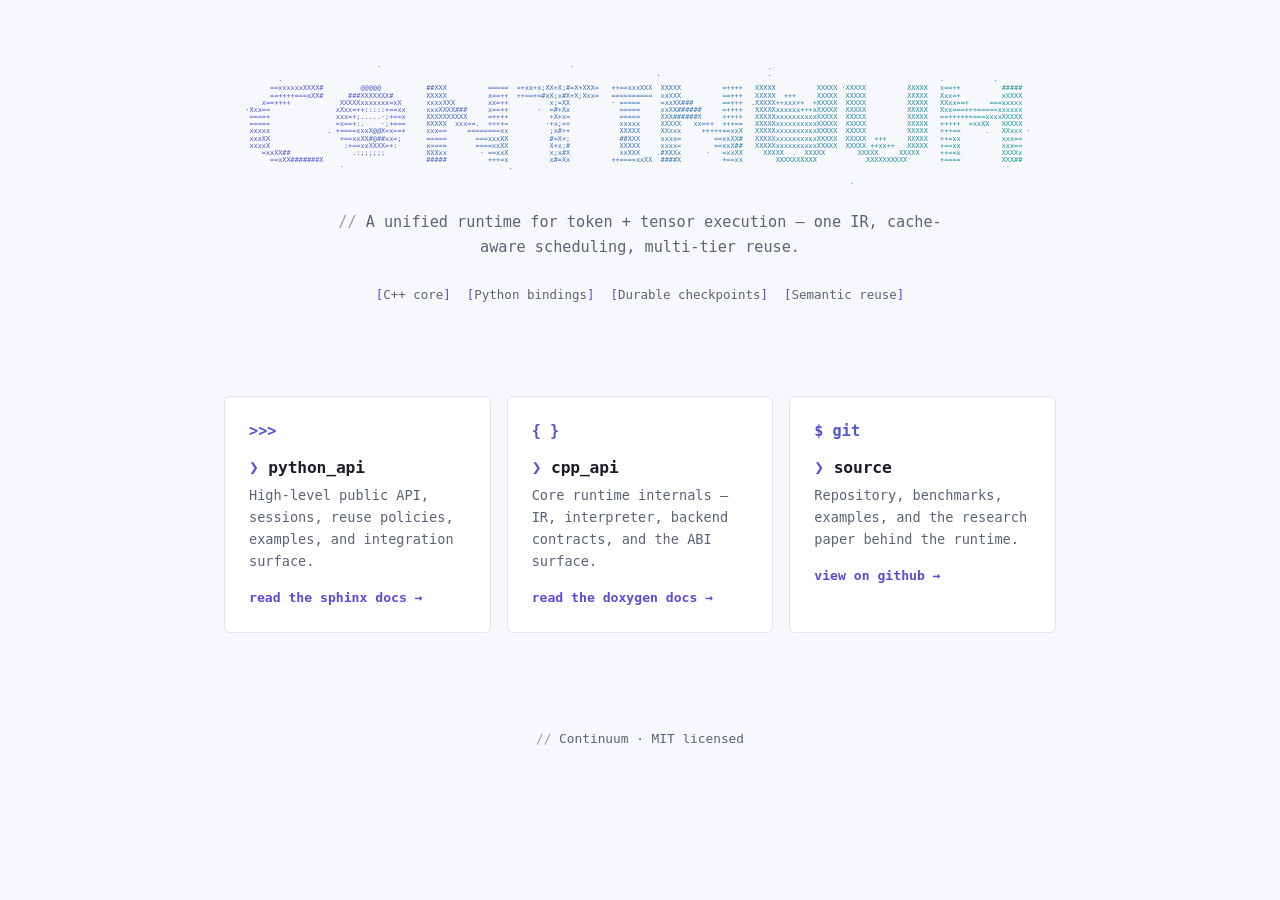
==== web/index.html @ a43a6e3b "refactor(repo): restructure docs/benchmarks/examples, drop dead code, add standards tooling Structur" ====
<!doctype html>
<html lang="en">
<head>
  <meta charset="utf-8" />
  <meta name="viewport" content="width=device-width, initial-scale=1" />
  <title>Continuum — Docs</title>
  <style>
    :root {
      --bg: #0b0d12;
      --panel: #12151d;
      --panel-hover: #171b26;
      --border: #232838;
      --text: #e7eaf2;
      --muted: #9aa3b5;
      --accent: #7c6cff;
      --accent2: #4ecdc4;
    }
    * { box-sizing: border-box; margin: 0; }
    :root { --mono: ui-monospace, "SF Mono", Menlo, Consolas, monospace; }
    body {
      font-family: var(--mono);
      background: var(--bg);
      color: var(--text);
      min-height: 100vh;
      display: flex;
      flex-direction: column;
      align-items: center;
      line-height: 1.6;
    }
    main { max-width: 880px; width: 100%; padding: 0 1.5rem 4rem; }
    .hero { padding: 4rem 0 3rem; text-align: center; }
    .hero h1 {
      position: absolute;
      width: 1px; height: 1px;
      overflow: hidden;
      clip-path: inset(50%);
    }
    #ascii {
      display: inline-block;
      font-family: var(--mono);
      font-size: calc(min(100vw - 3rem, 820px) / 120);
      line-height: 1.05;
      white-space: pre;
      text-align: left;
      user-select: none;
      background: linear-gradient(120deg, var(--accent), var(--accent2));
      -webkit-background-clip: text;
      background-clip: text;
      color: transparent;
    }
    .hero p.tag {
      margin-top: 1.2rem;
      font-size: 0.95rem;
      color: var(--muted);
      max-width: 40rem;
      margin-left: auto;
      margin-right: auto;
    }
    .hero p.tag::before { content: "// "; opacity: 0.6; }
    .badges { margin-top: 1.5rem; display: flex; gap: 0.6rem; justify-content: center; flex-wrap: wrap; }
    .badge {
      font-size: 0.78rem;
      color: var(--muted);
      padding: 0.15rem 0.2rem;
      background: transparent;
      border: none;
    }
    .badge::before { content: "["; color: var(--accent); }
    .badge::after { content: "]"; color: var(--accent); }
    .grid { display: grid; grid-template-columns: repeat(auto-fit, minmax(260px, 1fr)); gap: 1rem; margin-top: 2.5rem; }
    .card {
      display: block;
      position: relative;
      background: var(--panel);
      border: 1px solid var(--border);
      border-radius: 6px;
      padding: 1.4rem 1.5rem;
      text-decoration: none;
      color: var(--text);
      transition: transform 0.15s ease, border-color 0.15s ease, background 0.15s ease;
    }
    .card:hover { transform: translateY(-3px); border-color: var(--accent); background: var(--panel-hover); }
    .card .icon {
      font-size: 0.95rem;
      color: var(--accent2);
      background: linear-gradient(120deg, var(--accent), var(--accent2));
      -webkit-background-clip: text;
      background-clip: text;
      color: transparent;
      font-weight: 700;
    }
    .card h2 { font-size: 1.02rem; margin: 0.7rem 0 0.3rem; font-weight: 700; letter-spacing: -0.01em; }
    .card h2::before { content: "❯ "; color: var(--accent); }
    .card p { color: var(--muted); font-size: 0.85rem; }
    .card .go { display: inline-block; margin-top: 0.9rem; font-size: 0.82rem; color: var(--accent); font-weight: 600; }
    .card:hover .go::after { content: "_"; animation: blink 1s steps(1) infinite; }
    @keyframes blink { 50% { opacity: 0; } }
    footer { padding: 2rem; color: var(--muted); font-size: 0.8rem; }
    footer::before { content: "// "; opacity: 0.6; }
    footer a { color: var(--muted); }
    @media (prefers-color-scheme: light) {
      :root {
        --bg: #f7f8fb; --panel: #ffffff; --panel-hover: #f2f3f9;
        --border: #e3e6ef; --text: #1a1d27; --muted: #5b6376;
        --accent: #5b4bdb; --accent2: #0f9b8e;
      }
    }
  </style>
</head>
<body>
  <main>
    <div class="hero">
      <h1>Continuum</h1>
      <pre id="ascii" aria-hidden="true"></pre>
      <p class="tag">A unified runtime for token + tensor execution — one IR, cache-aware scheduling, multi-tier reuse.</p>
      <div class="badges">
        <span class="badge">C++ core</span>
        <span class="badge">Python bindings</span>
        <span class="badge">Durable checkpoints</span>
        <span class="badge">Semantic reuse</span>
      </div>
    </div>
    <div class="grid">
      <a class="card" href="./python/">
        <div class="icon">&gt;&gt;&gt;</div>
        <h2>python_api</h2>
        <p>High-level public API, sessions, reuse policies, examples, and integration surface.</p>
        <span class="go">read the sphinx docs →</span>
      </a>
      <a class="card" href="./cpp/">
        <div class="icon">{ }</div>
        <h2>cpp_api</h2>
        <p>Core runtime internals — IR, interpreter, backend contracts, and the ABI surface.</p>
        <span class="go">read the doxygen docs →</span>
      </a>
      <a class="card" href="https://github.com/rithulkamesh/continuum">
        <div class="icon">$ git</div>
        <h2>source</h2>
        <p>Repository, benchmarks, examples, and the research paper behind the runtime.</p>
        <span class="go">view on github →</span>
      </a>
    </div>
  </main>
  <footer>Continuum · MIT licensed</footer>
  <script>
    (() => {
      const el = document.getElementById("ascii");
      const W = 200, H = 17;
      const RAMP = " .·:;+=xX#@";

      // 8-row pixel font for the letters of CONTINUUM; nearest-neighbor
      // sampled onto the grid, so edges stay crisp at any size.
      const GLYPHS = {
        C: ["  #####", " ###   ", "##     ", "##     ", "##     ", "##     ", " ###   ", "  #####"],
        O: ["  ####  ", " ###### ", "###  ###", "##    ##", "##    ##", "###  ###", " ###### ", "  ####  "],
        N: ["##    ##", "###   ##", "####  ##", "## ## ##", "##  ####", "##   ###", "##    ##", "##    ##"],
        T: ["########", "   ##   ", "   ##   ", "   ##   ", "   ##   ", "   ##   ", "   ##   ", "   ##   "],
        I: ["####", " ## ", " ## ", " ## ", " ## ", " ## ", " ## ", "####"],
        U: ["##    ##", "##    ##", "##    ##", "##    ##", "##    ##", "##    ##", " ##  ## ", "  ####  "],
        M: ["##    ##", "###  ###", "########", "## ## ##", "##    ##", "##    ##", "##    ##", "##    ##"],
      };
      // stitch the word into one bitmap with 1-col gaps, remembering which
      // letter owns each bitmap column so letters can get their own effects
      const WORD = "CONTINUUM";
      const rows = Array.from({ length: 8 }, () => "");
      const colOwner = [], starts = [];
      for (let i = 0; i < WORD.length; i++) {
        const g = GLYPHS[WORD[i]];
        starts.push(rows[0].length);
        for (let r = 0; r < 8; r++) rows[r] += g[r] + " ";
        for (let c = 0; c < g[0].length; c++) colOwner.push(i);
        colOwner.push(-1);
      }
      const BW = rows[0].length, BH = 8;
      // letter box inside the grid, sized so pixels render square-ish
      const TW = W - 10;
      const TH = Math.round(TW * 0.6 / 1.05 / (BW / BH));
      const X0 = (W - TW) >> 1, Y0 = (H - TH) >> 1;
      // cell: 0 background, 1 glyph pixel, 2 cavity inside a U (holds liquid)
      const cell = new Uint8Array(W * H);
      const owner = new Int8Array(W * H).fill(-1);
      for (let y = 0; y < TH; y++)
        for (let x = 0; x < TW; x++) {
          const bx = (x / TW * BW) | 0, by = (y / TH * BH) | 0;
          const o = colOwner[bx], gi = (Y0 + y) * W + X0 + x;
          owner[gi] = o;
          if (rows[by][bx] === "#") cell[gi] = 1;
          else if (o >= 0 && WORD[o] === "U") {
            const bl = bx - starts[o];
            if (bl >= 2 && bl <= 5 && by < 6) cell[gi] = 2;
          }
        }
      // the O's box in grid coordinates — the donut spins in here
      const oIdx = 1;
      const OX = X0 + Math.round(starts[oIdx] * TW / BW);
      const OW = Math.round(8 * TW / BW), OH = TH, OY = Y0;

      const hash = (x, y) => {
        const s = Math.sin(x * 127.1 + y * 311.7) * 43758.5453;
        return s - Math.floor(s);
      };

      // the classic spinning torus, z-buffered into a small char box
      const dbuf = new Int8Array(OW * OH), dz = new Float32Array(OW * OH);
      function donut(t) {
        dbuf.fill(-1); dz.fill(0);
        const A = t * 1.1, B = t * 0.55;
        const cA = Math.cos(A), sA = Math.sin(A), cB = Math.cos(B), sB = Math.sin(B);
        const R1 = 1, R2 = 2, K2 = 5, K1 = OW * K2 * 3 / (8 * (R1 + R2));
        for (let th = 0; th < 6.28; th += 0.25) {
          const ct = Math.cos(th), st = Math.sin(th);
          for (let ph = 0; ph < 6.28; ph += 0.07) {
            const cp = Math.cos(ph), sp = Math.sin(ph);
            const ox = R2 + R1 * ct, oy = R1 * st;
            const x = ox * (cB * cp + sA * sB * sp) - oy * cA * sB;
            const y = ox * (sB * cp - sA * cB * sp) + oy * cA * cB;
            const ooz = 1 / (K2 + cA * ox * sp + oy * sA);
            const xp = (OW / 2 + K1 * ooz * x) | 0;
            const yp = (OH / 2 - K1 * ooz * y * 0.55) | 0;
            if (xp < 0 || xp >= OW || yp < 0 || yp >= OH || ooz <= dz[yp * OW + xp]) continue;
            const L = cp * ct * sB - cA * ct * sp - sA * st + cB * (cA * st - ct * sA * sp);
            dz[yp * OW + xp] = ooz;
            dbuf[yp * OW + xp] = Math.max(1, Math.min(10, 2 + L * 6 | 0));
          }
        }
      }

      function frame(t) {
        donut(t);
        let out = "";
        for (let y = 0; y < H; y++) {
          for (let x = 0; x < W; x++) {
            const gi = y * W + x;
            const o = owner[gi], c = cell[gi];
            const L = o >= 0 ? WORD[o] : "";
            let idx = 0;
            if (L === "O" && x >= OX && x < OX + OW && y >= OY && y < OY + OH) {
              const d = dbuf[(y - OY) * OW + (x - OX)];
              if (d >= 0) idx = d;
            } else if (c === 1 && L === "T") {
              // digital rain streaming down the T
              const f = (y * 0.13 - t * 1.6 + hash(x, 7) * 3) % 1;
              idx = 4 + ((1 - (f < 0 ? f + 1 : f)) * 6 | 0);
            } else if (L === "U" && c) {
              const phase = o === 6 ? 0 : Math.PI; // the two Us slosh in antiphase
              const bottom = Y0 + TH * 0.72;
              const fill = (0.5 + 0.45 * Math.sin(t * 1.4 + phase)) * (bottom - Y0 - 1);
              const surf = bottom - fill + 0.9 * Math.sin(x * 0.7 + t * 3.2 + phase);
              if (c === 1) idx = 8; // the cup itself
              else if (y > surf) idx = y - surf < 1.2 ? 5 : 7; // liquid, lighter at the surface
            } else if (c === 1) {
              // plasma shimmer for the remaining letters
              const w = 0.5 + 0.35 * Math.sin(x * 0.22 - t * 2.2 + Math.sin(y * 0.6 + t * 1.3) * 1.6)
                            + 0.15 * Math.sin((x + y) * 0.35 + t * 3.1);
              idx = 5 + Math.max(0, Math.min(4, (w * 5) | 0));
            } else {
              // sparse drifting starfield around the letters
              const n = hash(x, y + ((t * 1.5) | 0));
              if (n > 0.985) idx = 1 + (hash(y, x) * 2) | 0;
            }
            idx = Math.max(0, Math.min(10, idx));
            out += RAMP[idx];
          }
          out += "\n";
        }
        el.textContent = out;
      }

      if (matchMedia("(prefers-reduced-motion: reduce)").matches) {
        frame(0);
        return;
      }
      let start;
      (function loop(ts) {
        start ??= ts;
        frame((ts - start) / 1000);
        requestAnimationFrame(loop);
      })(performance.now());
    })();
  </script>
</body>
</html>
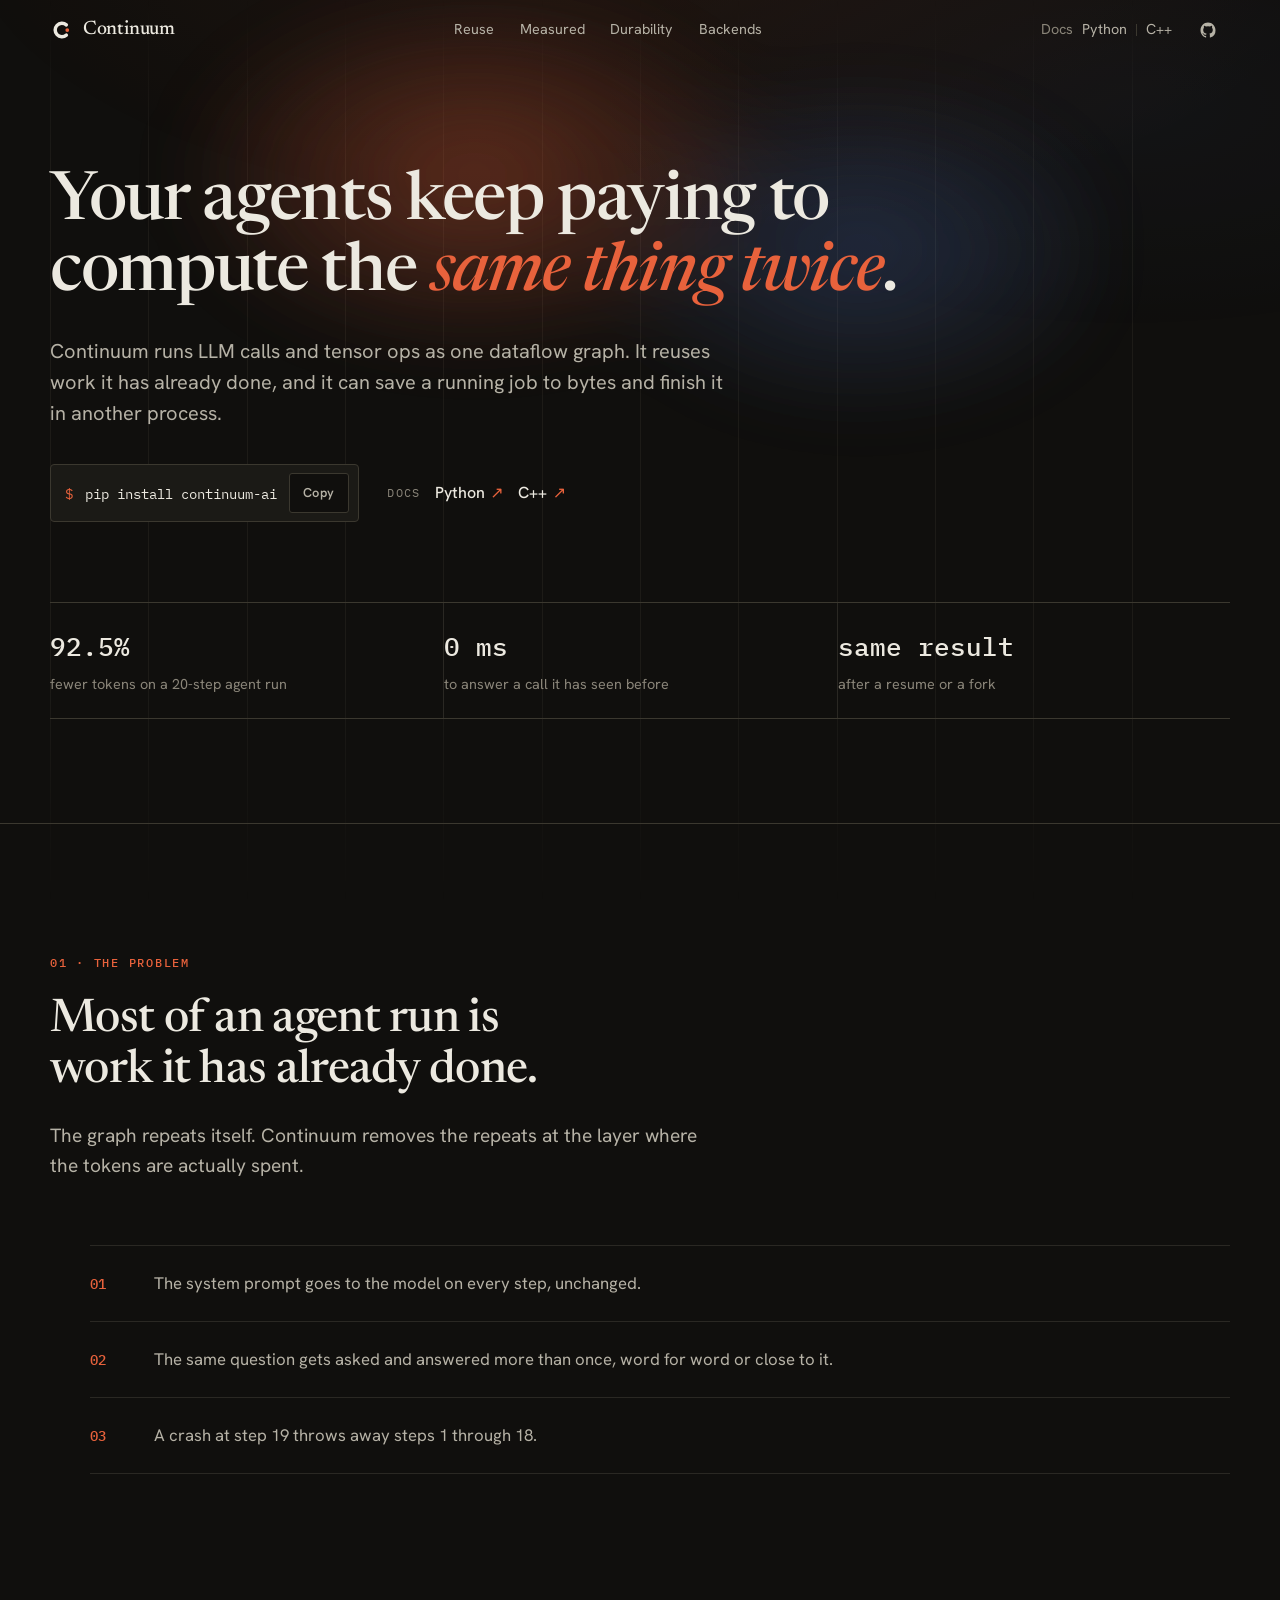
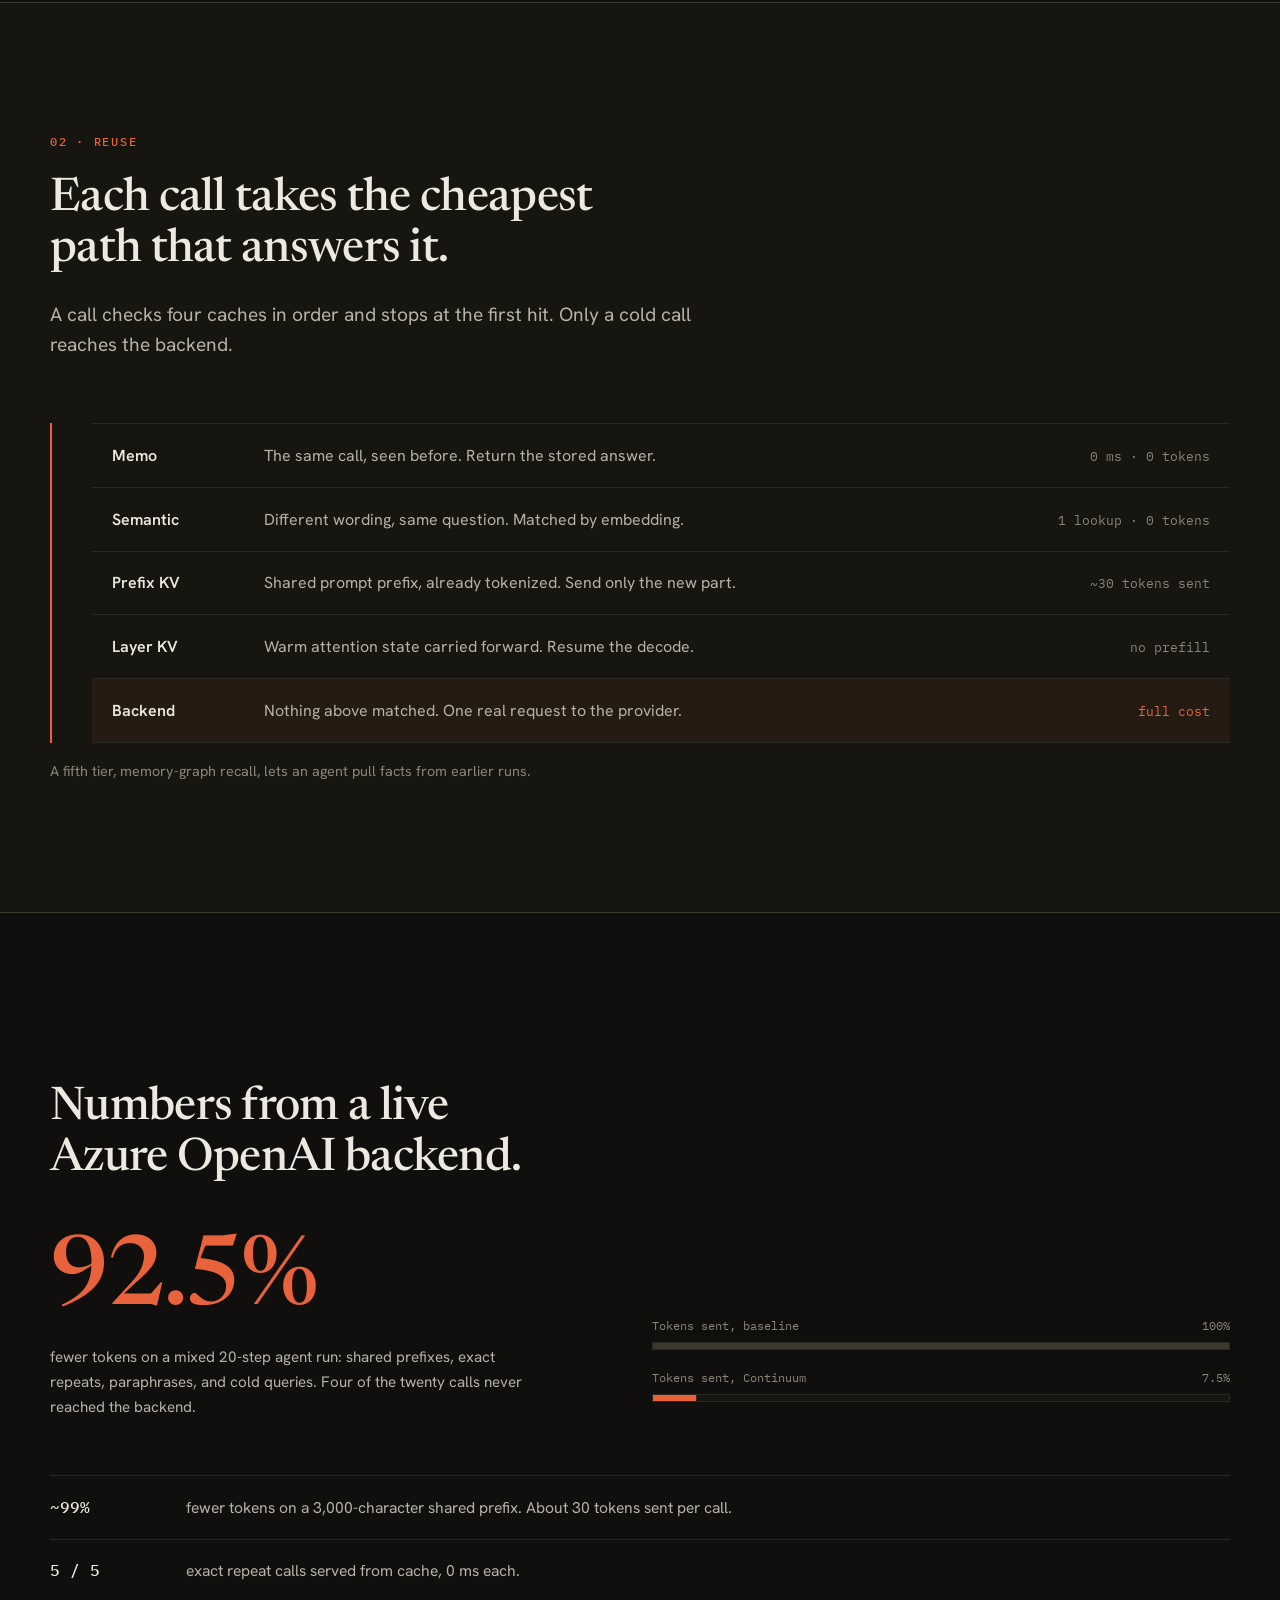
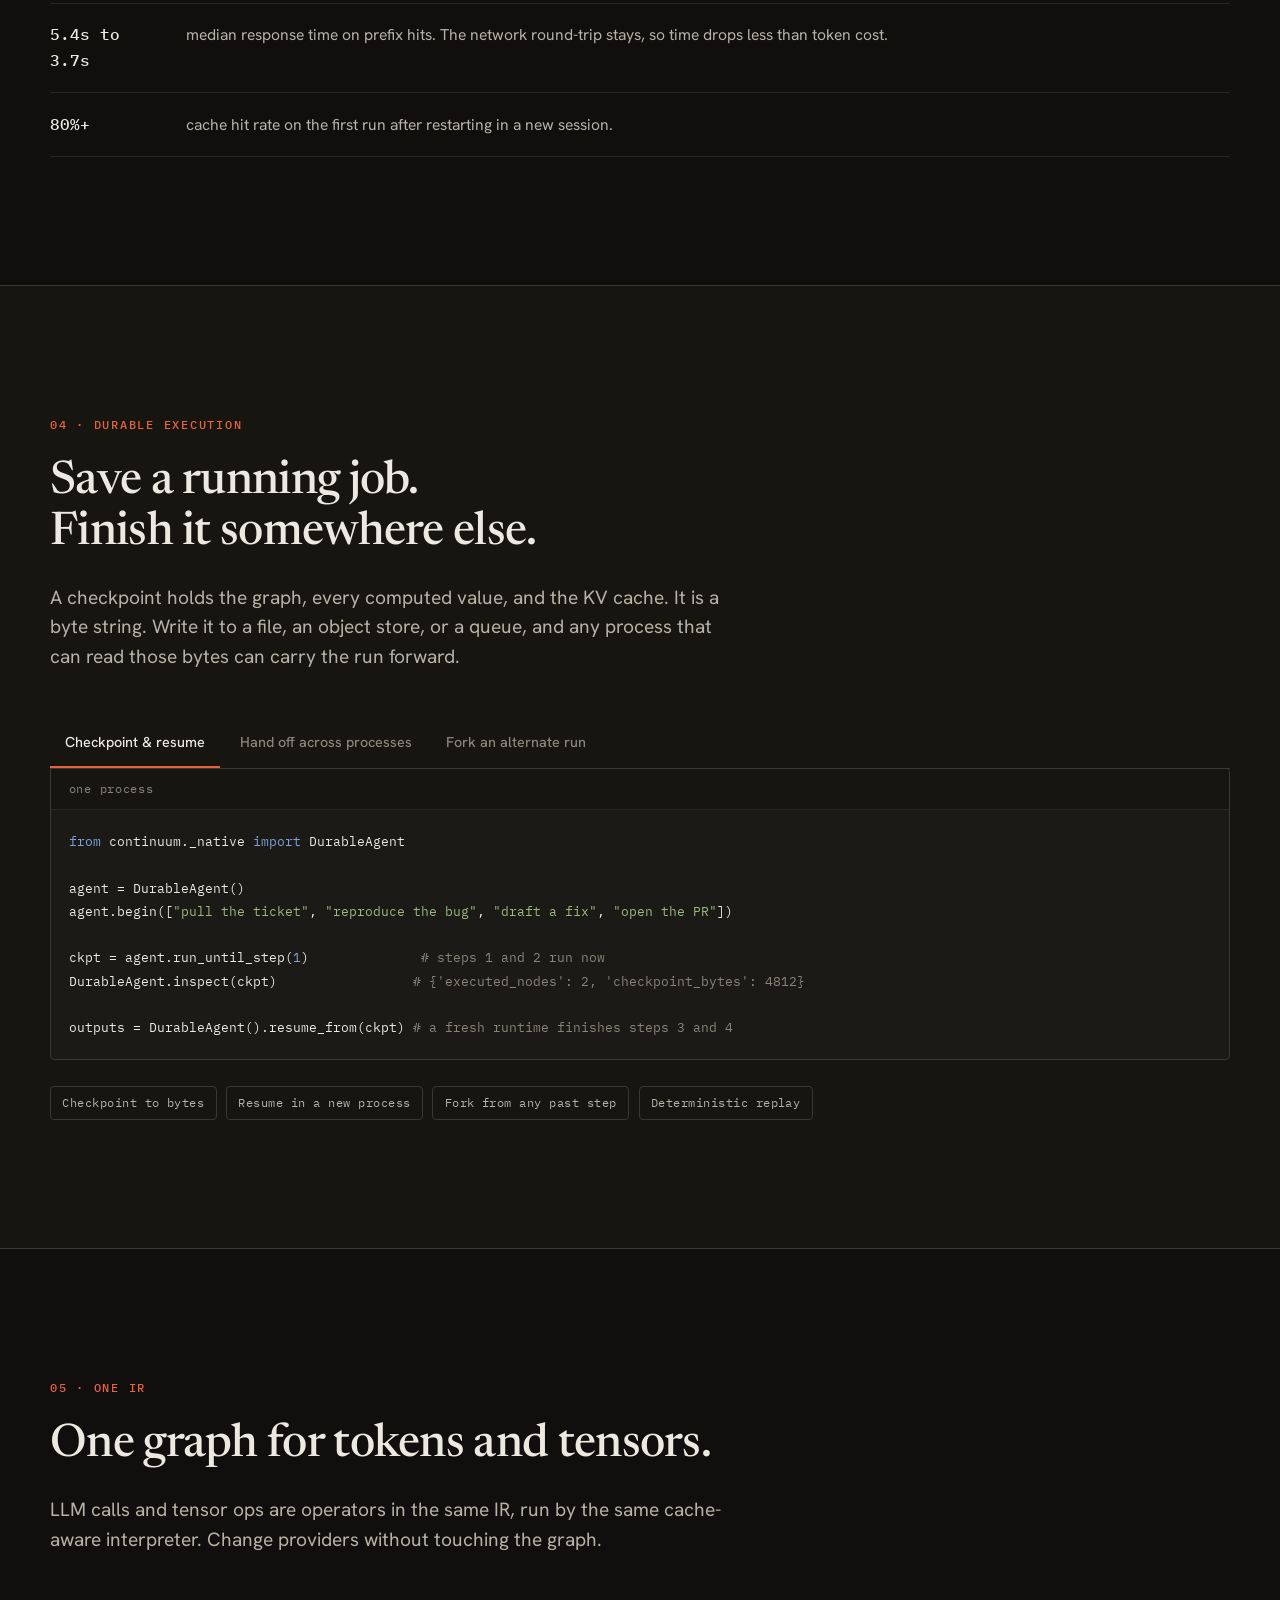
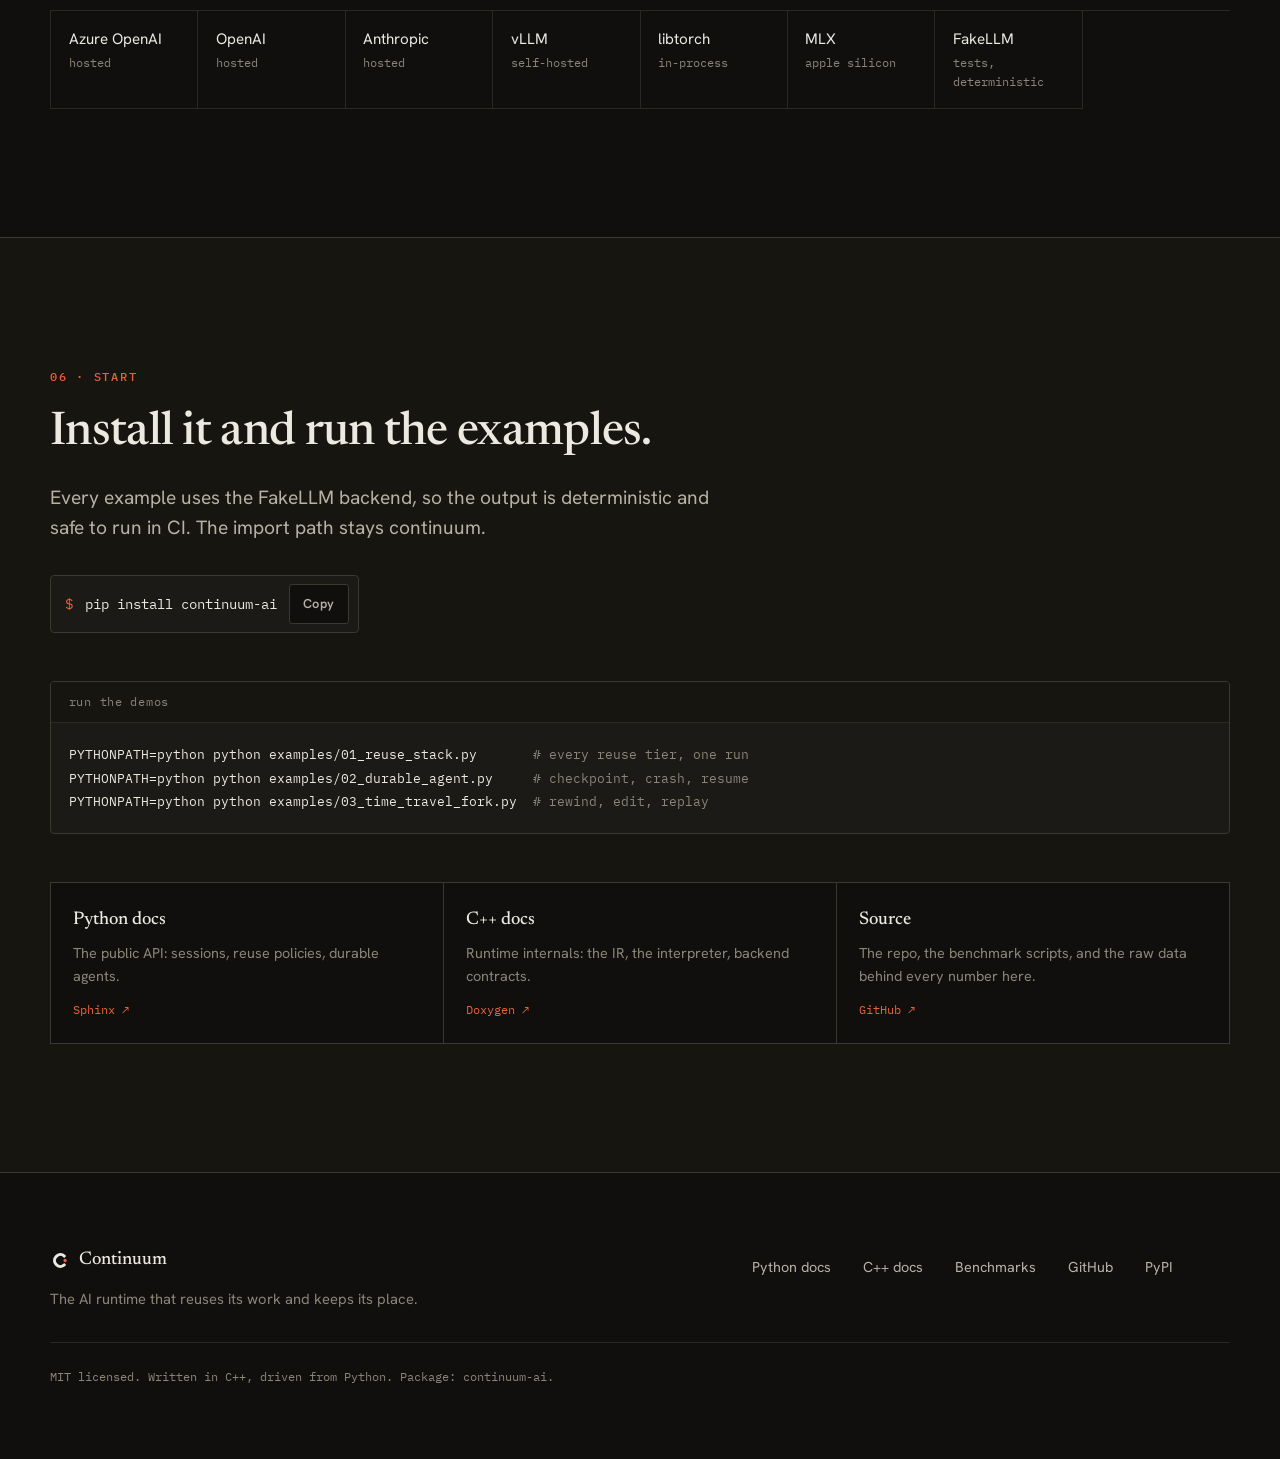
==== commit fa8ace93: "web: rebuild the landing page with a dark design system Replace the ASCII-art docs lander with a ful" ====
--- a/web/index.html
+++ b/web/index.html
@@ -3,279 +3,1089 @@
 <head>
   <meta charset="utf-8" />
   <meta name="viewport" content="width=device-width, initial-scale=1" />
-  <title>Continuum — Docs</title>
+  <title>Continuum, a C++ runtime that reuses its work</title>
+  <meta name="description" content="Continuum runs LLM calls and tensor ops as one dataflow graph. It reuses work it has already done, and it can save a running job to bytes and finish it in another process." />
+  <meta name="color-scheme" content="dark" />
+  <meta name="theme-color" content="#100f0d" />
+  <meta property="og:title" content="Continuum" />
+  <meta property="og:description" content="A C++ runtime for LLM and tensor workloads. Reuses repeated work; checkpoints a running job to bytes." />
+  <meta property="og:type" content="website" />
+  <link rel="icon" href="data:image/svg+xml,%3Csvg%20xmlns=%22http://www.w3.org/2000/svg%22%20viewBox=%220%200%2032%2032%22%20fill=%22none%22%3E%3Cpath%20d=%22M21.8%2022.8A9%209%200%201%201%2021.8%209.2%22%20stroke=%22%23e8623c%22%20stroke-width=%224.6%22%20stroke-linecap=%22round%22/%3E%3Ccircle%20cx=%2223%22%20cy=%2216%22%20r=%222.5%22%20fill=%22%23e8623c%22/%3E%3C/svg%3E" />
+
+  <link rel="preconnect" href="https://fonts.googleapis.com" />
+  <link rel="preconnect" href="https://fonts.gstatic.com" crossorigin />
+  <link href="https://fonts.googleapis.com/css2?family=Newsreader:ital,opsz,wght@0,6..72,400;0,6..72,500;1,6..72,500&family=Hanken+Grotesk:wght@400;500;600&family=IBM+Plex+Mono:wght@400;500&display=swap" rel="stylesheet" />
+
   <style>
+    /* =========================================================
+       Continuum landing page
+       Dark engineering instrument: warm near-black ground,
+       one rust accent, a visible 12-column grid, serif
+       statements, mono for data, one slow breathing glow.
+       ========================================================= */
     :root {
-      --bg: #0b0d12;
-      --panel: #12151d;
-      --panel-hover: #171b26;
-      --border: #232838;
-      --text: #e7eaf2;
-      --muted: #9aa3b5;
-      --accent: #7c6cff;
-      --accent2: #4ecdc4;
-    }
-    * { box-sizing: border-box; margin: 0; }
-    :root { --mono: ui-monospace, "SF Mono", Menlo, Consolas, monospace; }
+      --bg:         #100f0d;
+      --bg-2:       #17150f;
+      --surface:    #1b1a16;
+      --ink:        #ece9e0;
+      --ink-2:      #b6b2a6;
+      --ink-3:      #8a8579;
+      --rule:       #2a2823;
+      --rule-2:     #3b382f;
+      --accent:     #e8623c;
+      --accent-dim: #c14a2a;
+      --focus:      #6f9bff;
+
+      --serif: "Newsreader", Georgia, "Times New Roman", serif;
+      --sans:  "Hanken Grotesk", ui-sans-serif, system-ui, sans-serif;
+      --mono:  "IBM Plex Mono", ui-monospace, "SF Mono", Menlo, Consolas, monospace;
+
+      --maxw: 1180px;
+      --gutter: clamp(1.25rem, 4vw, 3rem);
+      --colgap: 1.5rem;
+      --nav-h: 60px;
+
+      /* code token colours */
+      --c-cm: #8a8579;
+      --c-st: #9bbb7a;
+      --c-kw: #7ea2dd;
+    }
+
+    *, *::before, *::after { box-sizing: border-box; }
+    * { margin: 0; }
+
+    html {
+      -webkit-text-size-adjust: 100%;
+      scroll-behavior: smooth;
+      scroll-padding-top: calc(var(--nav-h) + 28px);
+    }
+    @media (prefers-reduced-motion: reduce) { html { scroll-behavior: auto; } }
+
     body {
+      font-family: var(--sans);
+      font-size: 1rem;
+      line-height: 1.62;
+      color: var(--ink-2);
+      background-color: var(--bg);
+      -webkit-font-smoothing: antialiased;
+      text-rendering: optimizeLegibility;
+      overflow-x: hidden;
+    }
+
+    /* a slow, low-contrast glow so the page reads as alive, not static */
+    body::after {
+      content: "";
+      position: fixed;
+      inset: 0;
+      z-index: 0;
+      pointer-events: none;
+      background:
+        radial-gradient(90% 55% at 50% -8%, rgba(232, 98, 60, 0.10), transparent 62%),
+        radial-gradient(70% 45% at 88% 12%, rgba(111, 155, 255, 0.05), transparent 60%);
+      opacity: 0.75;
+    }
+
+    /* the visible 12-column grid, drawn once, fixed */
+    .grid-rules {
+      position: fixed;
+      inset: 0;
+      z-index: 0;
+      margin-inline: auto;
+      width: min(var(--maxw), calc(100% - (2 * var(--gutter))));
+      pointer-events: none;
+      background-image: repeating-linear-gradient(
+        90deg, var(--rule) 0 1px, transparent 1px calc(100% / 12)
+      );
+      opacity: 0.5;
+      -webkit-mask-image: linear-gradient(180deg, transparent 0, #000 160px, #000 calc(100% - 220px), transparent 100%);
+      mask-image: linear-gradient(180deg, transparent 0, #000 160px, #000 calc(100% - 220px), transparent 100%);
+    }
+    @media (max-width: 1023px) { .grid-rules { display: none; } }
+
+    a { color: inherit; text-decoration: none; }
+    a, button { -webkit-tap-highlight-color: transparent; }
+    button { touch-action: manipulation; font: inherit; color: inherit; }
+    svg { display: block; }
+    ::selection { background: rgba(232, 98, 60, 0.24); }
+
+    :focus-visible {
+      outline: 2px solid var(--focus);
+      outline-offset: 3px;
+      border-radius: 2px;
+    }
+
+    .sr-only {
+      position: absolute; width: 1px; height: 1px;
+      padding: 0; margin: -1px; overflow: hidden;
+      clip: rect(0 0 0 0); white-space: nowrap; border: 0;
+    }
+    .skip {
+      position: fixed; top: 10px; left: 10px; z-index: 200;
+      transform: translateY(-160%);
+      background: var(--ink); color: var(--bg);
+      padding: 10px 14px; font-family: var(--mono); font-size: 0.8rem;
+      transition: transform 0.18s ease;
+    }
+    .skip:focus { transform: none; }
+
+    /* --- layout primitives --- */
+    .shell {
+      width: min(var(--maxw), calc(100% - (2 * var(--gutter))));
+      margin-inline: auto;
+      display: grid;
+      grid-template-columns: repeat(12, 1fr);
+      column-gap: var(--colgap);
+    }
+    .band {
+      position: relative;
+      z-index: 1;
+      padding-block: clamp(4.5rem, 10vw, 8rem);
+      border-top: 1px solid var(--rule-2);
+    }
+    .band.alt { background: var(--bg-2); }
+
+    .kicker {
+      grid-column: 1 / -1;
       font-family: var(--mono);
+      font-size: 0.78rem;
+      font-weight: 500;
+      letter-spacing: 0.14em;
+      text-transform: uppercase;
+      color: var(--accent);
+      margin-bottom: 1.4rem;
+    }
+    .statement {
+      grid-column: 1 / 9;
+      font-family: var(--serif);
+      font-weight: 500;
+      font-size: clamp(1.8rem, 1.3rem + 2vw, 2.9rem);
+      line-height: 1.1;
+      letter-spacing: -0.015em;
+      color: var(--ink);
+      text-wrap: balance;
+    }
+    .lede {
+      grid-column: 1 / 8;
+      margin-top: 1.5rem;
+      font-size: clamp(1.05rem, 1rem + 0.4vw, 1.2rem);
+      line-height: 1.55;
+      color: var(--ink-2);
+      text-wrap: pretty;
+    }
+    @media (max-width: 767px) {
+      .statement, .lede { grid-column: 1 / -1; }
+    }
+
+    /* --- reveal on scroll (opacity + transform only) --- */
+    .reveal { opacity: 0; transform: translateY(14px); }
+    .reveal.in {
+      opacity: 1; transform: none;
+      transition: opacity 0.6s ease, transform 0.6s ease;
+    }
+    @media (prefers-reduced-motion: reduce) {
+      .reveal, .reveal.in { opacity: 1; transform: none; transition: none; }
+    }
+
+    /* ============ header ============ */
+    .nav {
+      position: fixed;
+      inset: 0 0 auto 0;
+      z-index: 100;
+      height: var(--nav-h);
+      display: flex;
+      align-items: center;
+      transition: background-color 0.25s ease, box-shadow 0.25s ease;
+    }
+    .nav[data-scrolled="true"] {
+      background: rgba(16, 15, 13, 0.82);
+      box-shadow: 0 1px 0 var(--rule-2);
+      -webkit-backdrop-filter: saturate(1.3) blur(8px);
+      backdrop-filter: saturate(1.3) blur(8px);
+    }
+    .nav-inner {
+      width: min(var(--maxw), calc(100% - (2 * var(--gutter))));
+      margin-inline: auto;
+      display: flex;
+      align-items: center;
+      justify-content: space-between;
+      gap: 1rem;
+    }
+    .wordmark {
+      display: inline-flex;
+      align-items: center;
+      gap: 0.55rem;
+      font-family: var(--serif);
+      font-size: 1.22rem;
+      font-weight: 500;
+      letter-spacing: -0.01em;
+      color: var(--ink);
+    }
+    .wordmark svg { width: 24px; height: 24px; color: var(--ink); }
+    .nav-links { display: flex; align-items: center; gap: 1.6rem; }
+    .nav-links a {
+      display: inline-flex;
+      align-items: center;
+      min-height: 44px;
+      font-size: 0.9rem;
+      color: var(--ink-2);
+      transition: color 0.16s ease;
+    }
+    .nav-links a:hover { color: var(--ink); }
+    .nav-right { display: flex; align-items: center; gap: 0.9rem; }
+    .nav-docs {
+      display: flex;
+      align-items: center;
+      gap: 0.55rem;
+      font-size: 0.9rem;
+      color: var(--ink-3);
+    }
+    .nav-docs a {
+      display: inline-flex; align-items: center; min-height: 44px;
+      color: var(--ink-2); transition: color 0.16s ease;
+    }
+    .nav-docs a:hover { color: var(--ink); }
+    .nav-docs .sep { width: 1px; height: 12px; background: var(--rule-2); }
+    .nav-right .gh {
+      display: inline-flex; align-items: center; justify-content: center;
+      width: 44px; height: 44px; color: var(--ink-2);
+      transition: color 0.16s ease;
+    }
+    .nav-right .gh:hover { color: var(--ink); }
+    @media (max-width: 767px) {
+      .nav-links { display: none; }
+      .nav-docs .label { display: none; }
+    }
+
+    /* ============ hero ============ */
+    .hero {
+      position: relative;
+      z-index: 1;
+      padding-top: calc(var(--nav-h) + clamp(3rem, 12vh, 7rem));
+      padding-bottom: clamp(3.5rem, 9vw, 6.5rem);
+    }
+    .hero-aura {
+      position: absolute;
+      left: 50%;
+      top: -6%;
+      width: min(920px, 92vw);
+      aspect-ratio: 1 / 0.58;
+      transform: translateX(-50%);
+      z-index: -1;
+      pointer-events: none;
+      background:
+        radial-gradient(48% 50% at 32% 42%, rgba(232, 98, 60, 0.22), transparent 70%),
+        radial-gradient(42% 46% at 74% 56%, rgba(111, 155, 255, 0.12), transparent 72%);
+      filter: blur(34px);
+    }
+    @media (prefers-reduced-motion: no-preference) {
+      .hero-aura   { animation: breathe 11s ease-in-out infinite; }
+      .hero-aura.b { animation: breathe 17s ease-in-out -5s infinite; opacity: 0.8; }
+      body::after  { animation: glow 16s ease-in-out infinite; }
+    }
+    @keyframes breathe {
+      0%, 100% { opacity: 0.72; transform: translateX(-50%) scale(1); }
+      50%      { opacity: 1;    transform: translateX(-50%) scale(1.06); }
+    }
+    @keyframes glow {
+      0%, 100% { opacity: 0.6; }
+      50%      { opacity: 0.95; }
+    }
+    .hero h1 {
+      grid-column: 1 / 10;
+      font-family: var(--serif);
+      font-weight: 500;
+      font-size: clamp(2.4rem, 1.6rem + 3.6vw, 4.2rem);
+      line-height: 1.06;
+      letter-spacing: -0.02em;
+      color: var(--ink);
+      text-wrap: balance;
+    }
+    .hero h1 .mark { color: var(--accent); font-style: italic; }
+    .hero p.sub {
+      grid-column: 1 / 8;
+      margin-top: 1.6rem;
+      font-size: clamp(1.05rem, 1rem + 0.45vw, 1.25rem);
+      line-height: 1.55;
+      color: var(--ink-2);
+      text-wrap: pretty;
+    }
+    .hero .actions {
+      grid-column: 1 / -1;
+      margin-top: 2.2rem;
+      display: flex;
+      flex-wrap: wrap;
+      align-items: center;
+      gap: 1rem 1.75rem;
+    }
+    @media (max-width: 767px) {
+      .hero h1, .hero p.sub { grid-column: 1 / -1; }
+    }
+
+    .command {
+      display: inline-flex;
+      flex-wrap: wrap;
+      align-items: center;
+      gap: 0.6rem 0.75rem;
+      max-width: 100%;
+      font-family: var(--mono);
+      font-size: 0.9rem;
+      color: var(--ink);
+      background: var(--surface);
+      border: 1px solid var(--rule-2);
+      border-radius: 4px;
+      padding: 0.5rem 0.6rem 0.5rem 0.85rem;
+    }
+    .command .sigil { color: var(--accent); user-select: none; }
+    .command button {
+      display: inline-flex;
+      align-items: center;
+      min-height: 40px;
+      padding: 0 0.85rem;
+      font-family: var(--sans);
+      font-size: 0.8rem;
+      font-weight: 600;
+      letter-spacing: 0.02em;
+      color: var(--ink-2);
       background: var(--bg);
-      color: var(--text);
-      min-height: 100vh;
+      border: 1px solid var(--rule-2);
+      border-radius: 3px;
+      cursor: pointer;
+      transition: color 0.16s ease, border-color 0.16s ease;
+    }
+    .command button:hover { color: var(--ink); border-color: var(--ink-3); }
+    .command button[data-done="true"] { color: var(--accent); border-color: var(--accent); }
+
+    .docnav { display: inline-flex; align-items: center; gap: 0.5rem 0.9rem; flex-wrap: wrap; }
+    .docnav .lbl { font-family: var(--mono); font-size: 0.76rem; letter-spacing: 0.1em; text-transform: uppercase; color: var(--ink-3); }
+    .textlink {
+      display: inline-flex;
+      align-items: center;
+      gap: 0.35rem;
+      min-height: 44px;
+      font-weight: 500;
+      color: var(--ink);
+    }
+    .textlink .arrow { color: var(--accent); transition: transform 0.16s ease; }
+    .textlink:hover { color: var(--accent); }
+    .textlink:hover .arrow { transform: translate(2px, -2px); }
+    @media (prefers-reduced-motion: reduce) { .textlink:hover .arrow { transform: none; } }
+
+    /* proof strip */
+    .proof {
+      grid-column: 1 / -1;
+      margin-top: clamp(3rem, 7vw, 5rem);
+      display: grid;
+      grid-template-columns: repeat(3, 1fr);
+      border-top: 1px solid var(--rule-2);
+      border-bottom: 1px solid var(--rule-2);
+    }
+    .proof div { padding: 1.4rem 1.5rem 1.4rem 0; border-left: 1px solid var(--rule); }
+    .proof div:first-child { border-left: 0; }
+    .proof dt {
+      font-family: var(--mono);
+      font-size: clamp(1.15rem, 0.9rem + 1vw, 1.6rem);
+      font-weight: 500;
+      font-variant-numeric: tabular-nums;
+      color: var(--ink);
+    }
+    .proof dd { margin-top: 0.35rem; font-size: 0.9rem; color: var(--ink-3); }
+    @media (max-width: 620px) {
+      .proof { grid-template-columns: 1fr; }
+      .proof div { border-left: 0; border-top: 1px solid var(--rule); padding-right: 1.5rem; }
+      .proof div:first-child { border-top: 0; }
+    }
+
+    /* ============ numbered problem list ============ */
+    .points { grid-column: 1 / -1; margin-top: clamp(2.5rem, 5vw, 4rem); }
+    .points li {
+      list-style: none;
+      display: grid;
+      grid-template-columns: 3rem 1fr;
+      gap: 1rem;
+      padding: 1.5rem 0;
+      border-top: 1px solid var(--rule);
+      font-size: 1.05rem;
+      color: var(--ink-2);
+    }
+    .points li:last-child { border-bottom: 1px solid var(--rule); }
+    .points .num {
+      font-family: var(--mono);
+      font-size: 0.85rem;
+      font-weight: 500;
+      color: var(--accent);
+      padding-top: 0.2rem;
+    }
+
+    /* ============ reuse tiers ============ */
+    .tiers {
+      grid-column: 1 / -1;
+      margin-top: clamp(2.5rem, 5vw, 4rem);
+      border-left: 2px solid var(--accent);
+    }
+    .tier {
+      list-style: none;
+      display: grid;
+      grid-template-columns: 8rem 1fr auto;
+      align-items: baseline;
+      gap: 0.5rem 1.5rem;
+      padding: 1.15rem 1.25rem;
+      border-top: 1px solid var(--rule);
+      transition: background-color 0.16s ease;
+    }
+    .tier:last-child { border-bottom: 1px solid var(--rule); }
+    .tier:hover { background: var(--bg-2); }
+    .tier .t-name { font-weight: 600; color: var(--ink); }
+    .tier .t-desc { color: var(--ink-2); }
+    .tier .t-cost {
+      font-family: var(--mono);
+      font-size: 0.82rem;
+      font-variant-numeric: tabular-nums;
+      color: var(--ink-3);
+      white-space: nowrap;
+    }
+    .tier.cold { background: rgba(232, 98, 60, 0.07); }
+    .tier.cold .t-cost { color: var(--accent); }
+    @media (max-width: 719px) {
+      .tier { grid-template-columns: 1fr; gap: 0.3rem; }
+      .tier .t-cost { justify-self: start; }
+    }
+    .tiers-note {
+      grid-column: 1 / -1;
+      margin-top: 1.1rem;
+      font-size: 0.9rem;
+      color: var(--ink-3);
+    }
+
+    /* ============ measured ============ */
+    .bigstat { grid-column: 1 / 6; margin-top: clamp(2rem, 4vw, 3rem); }
+    .bigstat .n {
+      font-family: var(--serif);
+      font-weight: 500;
+      font-size: clamp(3rem, 1.5rem + 7vw, 6rem);
+      line-height: 1;
+      letter-spacing: -0.03em;
+      color: var(--accent);
+      font-variant-numeric: tabular-nums;
+    }
+    .bigstat .c { margin-top: 1rem; font-size: 0.95rem; color: var(--ink-2); text-wrap: pretty; }
+    .bars { grid-column: 7 / -1; margin-top: clamp(2rem, 4vw, 3rem); align-self: end; }
+    .bar-row { margin-bottom: 1.1rem; }
+    .bar-row .lbl {
+      display: flex; justify-content: space-between;
+      font-family: var(--mono); font-size: 0.78rem;
+      font-variant-numeric: tabular-nums; color: var(--ink-3);
+      margin-bottom: 0.4rem;
+    }
+    .bar-track { height: 8px; background: var(--bg-2); border: 1px solid var(--rule); }
+    .bar-fill { height: 100%; transform: scaleX(0); transform-origin: left; transition: transform 1s ease; }
+    .bar-fill.base { background: var(--rule-2); }
+    .bar-fill.cont { background: var(--accent); }
+    @media (prefers-reduced-motion: reduce) { .bar-fill { transition: none; } }
+    @media (max-width: 767px) { .bigstat, .bars { grid-column: 1 / -1; } }
+
+    .results { grid-column: 1 / -1; margin-top: clamp(2.5rem, 5vw, 3.5rem); }
+    .results div {
+      display: grid;
+      grid-template-columns: 7rem 1fr;
+      gap: 1rem 1.5rem;
+      padding: 1.15rem 0;
+      border-top: 1px solid var(--rule);
+    }
+    .results div:last-child { border-bottom: 1px solid var(--rule); }
+    .results dt {
+      font-family: var(--mono);
+      font-weight: 500;
+      font-variant-numeric: tabular-nums;
+      color: var(--ink);
+    }
+    .results dd { color: var(--ink-2); font-size: 0.98rem; text-wrap: pretty; }
+    @media (max-width: 559px) { .results div { grid-template-columns: 1fr; gap: 0.3rem; } }
+
+    /* ============ code + tabs ============ */
+    .tabs { grid-column: 1 / -1; margin-top: clamp(2rem, 4vw, 3rem); }
+    .pills {
+      display: flex;
+      flex-wrap: wrap;
+      gap: 0.25rem;
+      border-bottom: 1px solid var(--rule-2);
+      margin-bottom: -1px;
+    }
+    .pills button {
+      appearance: none;
+      background: transparent;
+      border: 0;
+      border-bottom: 2px solid transparent;
+      padding: 0.7rem 0.95rem;
+      min-height: 44px;
+      font-size: 0.9rem;
+      font-weight: 500;
+      color: var(--ink-3);
+      cursor: pointer;
+      transition: color 0.16s ease, border-color 0.16s ease;
+    }
+    .pills button:hover { color: var(--ink-2); }
+    .pills button[aria-selected="true"] {
+      color: var(--ink);
+      border-bottom-color: var(--accent);
+    }
+    .code {
+      grid-column: 1 / -1;
+      background: var(--surface);
+      border: 1px solid var(--rule-2);
+      border-radius: 0 4px 4px 4px;
+      overflow: hidden;
+    }
+    .code figcaption {
+      font-family: var(--mono);
+      font-size: 0.76rem;
+      letter-spacing: 0.06em;
+      color: var(--ink-3);
+      padding: 0.65rem 1.1rem;
+      border-bottom: 1px solid var(--rule);
+      background: var(--bg-2);
+    }
+    .code pre {
+      margin: 0;
+      padding: 1.25rem 1.1rem;
+      overflow-x: auto;
+      font-family: var(--mono);
+      font-size: 0.83rem;
+      line-height: 1.75;
+      color: var(--ink);
+      -webkit-overflow-scrolling: touch;
+    }
+    .code .cm { color: var(--c-cm); }
+    .code .st { color: var(--c-st); }
+    .code .kw { color: var(--c-kw); }
+    .code + .code { margin-top: 1rem; }
+    .panel-note {
+      margin-top: 0.9rem;
+      font-size: 0.9rem;
+      color: var(--ink-3);
+      max-width: 62ch;
+      text-wrap: pretty;
+    }
+
+    .tags { grid-column: 1 / -1; margin-top: 1.6rem; display: flex; flex-wrap: wrap; gap: 0.6rem; }
+    .tag {
+      font-family: var(--mono);
+      font-size: 0.76rem;
+      letter-spacing: 0.04em;
+      color: var(--ink-2);
+      border: 1px solid var(--rule-2);
+      border-radius: 4px;
+      padding: 0.4rem 0.7rem;
+    }
+
+    /* ============ backends ============ */
+    .backends {
+      grid-column: 1 / -1;
+      margin-top: clamp(2.5rem, 5vw, 3.5rem);
+      display: grid;
+      grid-template-columns: repeat(auto-fill, minmax(9rem, 1fr));
+      border-left: 1px solid var(--rule);
+      border-top: 1px solid var(--rule);
+    }
+    .backends span {
+      padding: 1rem 1.1rem;
+      font-size: 0.95rem;
+      color: var(--ink);
+      border-right: 1px solid var(--rule);
+      border-bottom: 1px solid var(--rule);
+    }
+    .backends span small {
+      display: block;
+      font-family: var(--mono);
+      font-size: 0.72rem;
+      color: var(--ink-3);
+      margin-top: 0.15rem;
+    }
+
+    /* ============ start ============ */
+    .doclinks {
+      grid-column: 1 / -1;
+      margin-top: clamp(2rem, 4vw, 3rem);
+      display: grid;
+      grid-template-columns: repeat(auto-fit, minmax(15rem, 1fr));
+      gap: 1px;
+      background: var(--rule-2);
+      border: 1px solid var(--rule-2);
+    }
+    .doclinks a {
       display: flex;
       flex-direction: column;
-      align-items: center;
-      line-height: 1.6;
-    }
-    main { max-width: 880px; width: 100%; padding: 0 1.5rem 4rem; }
-    .hero { padding: 4rem 0 3rem; text-align: center; }
-    .hero h1 {
-      position: absolute;
-      width: 1px; height: 1px;
-      overflow: hidden;
-      clip-path: inset(50%);
-    }
-    #ascii {
-      display: inline-block;
+      gap: 0.4rem;
+      padding: 1.4rem 1.4rem 1.5rem;
+      background: var(--bg);
+      transition: background-color 0.16s ease;
+    }
+    .doclinks a:hover { background: var(--bg-2); }
+    .doclinks .h { font-family: var(--serif); font-size: 1.15rem; font-weight: 500; color: var(--ink); }
+    .doclinks .d { font-size: 0.9rem; color: var(--ink-3); }
+    .doclinks .go { font-family: var(--mono); font-size: 0.76rem; color: var(--accent); margin-top: 0.3rem; }
+
+    /* ============ footer ============ */
+    footer {
+      position: relative;
+      z-index: 1;
+      border-top: 1px solid var(--rule-2);
+      padding-block: clamp(3rem, 6vw, 4.5rem);
+    }
+    .foot {
+      display: grid;
+      grid-template-columns: repeat(12, 1fr);
+      column-gap: var(--colgap);
+      row-gap: 2rem;
+      width: min(var(--maxw), calc(100% - (2 * var(--gutter))));
+      margin-inline: auto;
+    }
+    .foot .about { grid-column: 1 / 6; }
+    .foot .about .fm {
+      display: inline-flex; align-items: center; gap: 0.5rem;
+      font-family: var(--serif); font-size: 1.15rem; font-weight: 500; color: var(--ink);
+    }
+    .foot .about .fm svg { width: 21px; height: 21px; }
+    .foot .about p { margin-top: 0.5rem; font-size: 0.92rem; color: var(--ink-3); }
+    .foot nav { grid-column: 8 / -1; display: flex; flex-wrap: wrap; gap: 0.6rem 2rem; align-content: start; }
+    .foot nav a { font-size: 0.9rem; color: var(--ink-2); min-height: 44px; display: inline-flex; align-items: center; }
+    .foot nav a:hover { color: var(--accent); }
+    .foot .meta {
+      grid-column: 1 / -1;
       font-family: var(--mono);
-      font-size: calc(min(100vw - 3rem, 820px) / 120);
-      line-height: 1.05;
-      white-space: pre;
-      text-align: left;
-      user-select: none;
-      background: linear-gradient(120deg, var(--accent), var(--accent2));
-      -webkit-background-clip: text;
-      background-clip: text;
-      color: transparent;
-    }
-    .hero p.tag {
-      margin-top: 1.2rem;
-      font-size: 0.95rem;
-      color: var(--muted);
-      max-width: 40rem;
-      margin-left: auto;
-      margin-right: auto;
-    }
-    .hero p.tag::before { content: "// "; opacity: 0.6; }
-    .badges { margin-top: 1.5rem; display: flex; gap: 0.6rem; justify-content: center; flex-wrap: wrap; }
-    .badge {
-      font-size: 0.78rem;
-      color: var(--muted);
-      padding: 0.15rem 0.2rem;
-      background: transparent;
-      border: none;
-    }
-    .badge::before { content: "["; color: var(--accent); }
-    .badge::after { content: "]"; color: var(--accent); }
-    .grid { display: grid; grid-template-columns: repeat(auto-fit, minmax(260px, 1fr)); gap: 1rem; margin-top: 2.5rem; }
-    .card {
-      display: block;
-      position: relative;
-      background: var(--panel);
-      border: 1px solid var(--border);
-      border-radius: 6px;
-      padding: 1.4rem 1.5rem;
-      text-decoration: none;
-      color: var(--text);
-      transition: transform 0.15s ease, border-color 0.15s ease, background 0.15s ease;
-    }
-    .card:hover { transform: translateY(-3px); border-color: var(--accent); background: var(--panel-hover); }
-    .card .icon {
-      font-size: 0.95rem;
-      color: var(--accent2);
-      background: linear-gradient(120deg, var(--accent), var(--accent2));
-      -webkit-background-clip: text;
-      background-clip: text;
-      color: transparent;
-      font-weight: 700;
-    }
-    .card h2 { font-size: 1.02rem; margin: 0.7rem 0 0.3rem; font-weight: 700; letter-spacing: -0.01em; }
-    .card h2::before { content: "❯ "; color: var(--accent); }
-    .card p { color: var(--muted); font-size: 0.85rem; }
-    .card .go { display: inline-block; margin-top: 0.9rem; font-size: 0.82rem; color: var(--accent); font-weight: 600; }
-    .card:hover .go::after { content: "_"; animation: blink 1s steps(1) infinite; }
-    @keyframes blink { 50% { opacity: 0; } }
-    footer { padding: 2rem; color: var(--muted); font-size: 0.8rem; }
-    footer::before { content: "// "; opacity: 0.6; }
-    footer a { color: var(--muted); }
-    @media (prefers-color-scheme: light) {
-      :root {
-        --bg: #f7f8fb; --panel: #ffffff; --panel-hover: #f2f3f9;
-        --border: #e3e6ef; --text: #1a1d27; --muted: #5b6376;
-        --accent: #5b4bdb; --accent2: #0f9b8e;
-      }
+      font-size: 0.76rem;
+      color: var(--ink-3);
+      padding-top: 1.5rem;
+      border-top: 1px solid var(--rule);
+    }
+    @media (max-width: 767px) {
+      .foot .about, .foot nav { grid-column: 1 / -1; }
     }
   </style>
 </head>
 <body>
-  <main>
-    <div class="hero">
-      <h1>Continuum</h1>
-      <pre id="ascii" aria-hidden="true"></pre>
-      <p class="tag">A unified runtime for token + tensor execution — one IR, cache-aware scheduling, multi-tier reuse.</p>
-      <div class="badges">
-        <span class="badge">C++ core</span>
-        <span class="badge">Python bindings</span>
-        <span class="badge">Durable checkpoints</span>
-        <span class="badge">Semantic reuse</span>
+  <a class="skip" href="#main">Skip to content</a>
+  <div class="grid-rules" aria-hidden="true"></div>
+
+  <svg width="0" height="0" style="position:absolute" aria-hidden="true" focusable="false">
+    <symbol id="logo" viewBox="0 0 32 32">
+      <path d="M21.8 22.8A9 9 0 1 1 21.8 9.2" fill="none" stroke="currentColor"
+            stroke-width="4.6" stroke-linecap="round" />
+      <circle cx="23" cy="16" r="2.5" fill="#e8623c" />
+    </symbol>
+  </svg>
+
+  <header class="nav" id="nav">
+    <div class="nav-inner">
+      <a class="wordmark" href="#top" aria-label="Continuum, home">
+        <svg aria-hidden="true"><use href="#logo" /></svg>
+        <span translate="no">Continuum</span>
+      </a>
+      <nav class="nav-links" aria-label="Primary">
+        <a href="#reuse">Reuse</a>
+        <a href="#measured">Measured</a>
+        <a href="#durable">Durability</a>
+        <a href="#backends">Backends</a>
+      </nav>
+      <div class="nav-right">
+        <span class="nav-docs">
+          <span class="label">Docs</span>
+          <a href="https://ct.rithul.dev/python/">Python</a>
+          <span class="sep" aria-hidden="true"></span>
+          <a href="https://ct.rithul.dev/cpp/">C++</a>
+        </span>
+        <a class="gh" href="https://github.com/rithulkamesh/continuum" aria-label="Continuum on GitHub">
+          <svg width="18" height="18" viewBox="0 0 24 24" fill="currentColor" aria-hidden="true"><path d="M12 2C6.48 2 2 6.58 2 12.25c0 4.53 2.87 8.37 6.84 9.73.5.1.68-.22.68-.48 0-.24-.01-.87-.01-1.7-2.78.62-3.37-1.37-3.37-1.37-.46-1.18-1.11-1.5-1.11-1.5-.9-.63.07-.62.07-.62 1 .07 1.53 1.05 1.53 1.05.89 1.56 2.34 1.11 2.91.85.09-.66.35-1.11.63-1.37-2.22-.26-4.55-1.14-4.55-5.06 0-1.12.39-2.03 1.03-2.75-.1-.26-.45-1.3.1-2.7 0 0 .84-.28 2.75 1.05a9.3 9.3 0 015 0c1.91-1.33 2.75-1.05 2.75-1.05.55 1.4.2 2.44.1 2.7.64.72 1.03 1.63 1.03 2.75 0 3.93-2.34 4.79-4.57 5.05.36.32.68.94.68 1.9 0 1.37-.01 2.48-.01 2.82 0 .26.18.59.69.48A10.02 10.02 0 0022 12.25C22 6.58 17.52 2 12 2z"/></svg>
+        </a>
       </div>
     </div>
-    <div class="grid">
-      <a class="card" href="./python/">
-        <div class="icon">&gt;&gt;&gt;</div>
-        <h2>python_api</h2>
-        <p>High-level public API, sessions, reuse policies, examples, and integration surface.</p>
-        <span class="go">read the sphinx docs →</span>
-      </a>
-      <a class="card" href="./cpp/">
-        <div class="icon">{ }</div>
-        <h2>cpp_api</h2>
-        <p>Core runtime internals — IR, interpreter, backend contracts, and the ABI surface.</p>
-        <span class="go">read the doxygen docs →</span>
-      </a>
-      <a class="card" href="https://github.com/rithulkamesh/continuum">
-        <div class="icon">$ git</div>
-        <h2>source</h2>
-        <p>Repository, benchmarks, examples, and the research paper behind the runtime.</p>
-        <span class="go">view on github →</span>
-      </a>
+  </header>
+
+  <main id="main">
+    <section class="hero shell" id="top">
+      <div class="hero-aura" aria-hidden="true"></div>
+      <div class="hero-aura b" aria-hidden="true"></div>
+      <h1 class="reveal">Your agents keep paying to compute the <span class="mark">same thing twice</span>.</h1>
+      <p class="sub reveal">
+        Continuum runs LLM calls and tensor ops as one dataflow graph. It reuses
+        work it has already done, and it can save a running job to bytes and
+        finish it in another process.
+      </p>
+      <div class="actions reveal">
+        <span class="command">
+          <span class="sigil" aria-hidden="true">$</span>
+          <span translate="no">pip install continuum-ai</span>
+          <button type="button" data-copy="pip install continuum-ai" aria-label="Copy the install command">Copy</button>
+        </span>
+        <span class="docnav">
+          <span class="lbl">Docs</span>
+          <a class="textlink" href="https://ct.rithul.dev/python/">Python <span class="arrow" aria-hidden="true">&#8599;</span></a>
+          <a class="textlink" href="https://ct.rithul.dev/cpp/">C++ <span class="arrow" aria-hidden="true">&#8599;</span></a>
+        </span>
+      </div>
+      <dl class="proof reveal">
+        <div><dt>92.5%</dt><dd>fewer tokens on a 20-step agent run</dd></div>
+        <div><dt>0&nbsp;ms</dt><dd>to answer a call it has seen before</dd></div>
+        <div><dt>same result</dt><dd>after a resume or a fork</dd></div>
+      </dl>
+    </section>
+
+    <section class="band" id="problem">
+      <div class="shell">
+        <p class="kicker reveal">01 &middot; The problem</p>
+        <h2 class="statement reveal">Most of an agent run is work it has already done.</h2>
+        <p class="lede reveal">
+          The graph repeats itself. Continuum removes the repeats at the layer
+          where the tokens are actually spent.
+        </p>
+        <ol class="points reveal">
+          <li><span class="num">01</span><span>The system prompt goes to the model on every step, unchanged.</span></li>
+          <li><span class="num">02</span><span>The same question gets asked and answered more than once, word for word or close to it.</span></li>
+          <li><span class="num">03</span><span>A crash at step 19 throws away steps 1 through 18.</span></li>
+        </ol>
+      </div>
+    </section>
+
+    <section class="band alt" id="reuse">
+      <div class="shell">
+        <p class="kicker reveal">02 &middot; Reuse</p>
+        <h2 class="statement reveal">Each call takes the cheapest path that answers it.</h2>
+        <p class="lede reveal">
+          A call checks four caches in order and stops at the first hit. Only a
+          cold call reaches the backend.
+        </p>
+        <ol class="tiers reveal">
+          <li class="tier">
+            <span class="t-name">Memo</span>
+            <span class="t-desc">The same call, seen before. Return the stored answer.</span>
+            <span class="t-cost">0 ms &middot; 0 tokens</span>
+          </li>
+          <li class="tier">
+            <span class="t-name">Semantic</span>
+            <span class="t-desc">Different wording, same question. Matched by embedding.</span>
+            <span class="t-cost">1 lookup &middot; 0 tokens</span>
+          </li>
+          <li class="tier">
+            <span class="t-name">Prefix KV</span>
+            <span class="t-desc">Shared prompt prefix, already tokenized. Send only the new part.</span>
+            <span class="t-cost">~30 tokens sent</span>
+          </li>
+          <li class="tier">
+            <span class="t-name">Layer KV</span>
+            <span class="t-desc">Warm attention state carried forward. Resume the decode.</span>
+            <span class="t-cost">no prefill</span>
+          </li>
+          <li class="tier cold">
+            <span class="t-name">Backend</span>
+            <span class="t-desc">Nothing above matched. One real request to the provider.</span>
+            <span class="t-cost">full cost</span>
+          </li>
+        </ol>
+        <p class="tiers-note reveal">
+          A fifth tier, memory-graph recall, lets an agent pull facts from earlier runs.
+        </p>
+      </div>
+    </section>
+
+    <section class="band" id="measured">
+      <div class="shell">
+        <p class="kicker reveal">03 &middot; Measured</p>
+        <h2 class="statement reveal">Numbers from a live Azure OpenAI backend.</h2>
+        <div class="bigstat reveal">
+          <div class="n">92.5%</div>
+          <p class="c">
+            fewer tokens on a mixed 20-step agent run: shared prefixes, exact
+            repeats, paraphrases, and cold queries. Four of the twenty calls
+            never reached the backend.
+          </p>
+        </div>
+        <div class="bars reveal" id="bars">
+          <div class="bar-row">
+            <span class="lbl"><span>Tokens sent, baseline</span><span>100%</span></span>
+            <div class="bar-track"><div class="bar-fill base" style="transform:scaleX(1)"></div></div>
+          </div>
+          <div class="bar-row">
+            <span class="lbl"><span>Tokens sent, Continuum</span><span>7.5%</span></span>
+            <div class="bar-track"><div class="bar-fill cont" data-scale="0.075"></div></div>
+          </div>
+        </div>
+        <dl class="results reveal">
+          <div><dt>~99%</dt><dd>fewer tokens on a 3,000-character shared prefix. About 30 tokens sent per call.</dd></div>
+          <div><dt>5 / 5</dt><dd>exact repeat calls served from cache, 0 ms each.</dd></div>
+          <div><dt>5.4s to 3.7s</dt><dd>median response time on prefix hits. The network round-trip stays, so time drops less than token cost.</dd></div>
+          <div><dt>80%+</dt><dd>cache hit rate on the first run after restarting in a new session.</dd></div>
+        </dl>
+      </div>
+    </section>
+
+    <section class="band alt" id="durable">
+      <div class="shell">
+        <p class="kicker reveal">04 &middot; Durable execution</p>
+        <h2 class="statement reveal">Save a running job. Finish it somewhere else.</h2>
+        <p class="lede reveal">
+          A checkpoint holds the graph, every computed value, and the KV cache.
+          It is a byte string. Write it to a file, an object store, or a queue,
+          and any process that can read those bytes can carry the run forward.
+        </p>
+
+        <div class="tabs reveal">
+          <div class="pills" role="tablist" aria-label="Durable execution examples">
+            <button type="button" role="tab" id="tab-1" aria-controls="panel-1" aria-selected="true">Checkpoint &amp; resume</button>
+            <button type="button" role="tab" id="tab-2" aria-controls="panel-2" aria-selected="false" tabindex="-1">Hand off across processes</button>
+            <button type="button" role="tab" id="tab-3" aria-controls="panel-3" aria-selected="false" tabindex="-1">Fork an alternate run</button>
+          </div>
+
+          <figure class="code" role="tabpanel" id="panel-1" aria-labelledby="tab-1" tabindex="0">
+            <figcaption translate="no">one process</figcaption>
+<pre><span class="kw">from</span> continuum._native <span class="kw">import</span> DurableAgent
+
+agent = DurableAgent()
+agent.begin([<span class="st">"pull the ticket"</span>, <span class="st">"reproduce the bug"</span>, <span class="st">"draft a fix"</span>, <span class="st">"open the PR"</span>])
+
+ckpt = agent.run_until_step(<span class="kw">1</span>)              <span class="cm"># steps 1 and 2 run now</span>
+DurableAgent.inspect(ckpt)                 <span class="cm"># {'executed_nodes': 2, 'checkpoint_bytes': 4812}</span>
+
+outputs = DurableAgent().resume_from(ckpt) <span class="cm"># a fresh runtime finishes steps 3 and 4</span></pre>
+          </figure>
+
+          <figure class="code" role="tabpanel" id="panel-2" aria-labelledby="tab-2" tabindex="0" hidden>
+            <figcaption translate="no">three processes, sharing only a file</figcaption>
+<pre><span class="cm">#  plan.py  ·  a small box: run the cheap steps, then park the job</span>
+<span class="kw">from</span> pathlib <span class="kw">import</span> Path
+<span class="kw">from</span> continuum._native <span class="kw">import</span> DurableAgent
+
+agent = DurableAgent()
+agent.begin([<span class="st">"pull the ticket"</span>, <span class="st">"reproduce the bug"</span>, <span class="st">"draft a fix"</span>, <span class="st">"open the PR"</span>])
+Path(<span class="st">"job.ckpt"</span>).write_bytes(agent.run_until_step(<span class="kw">1</span>))   <span class="cm"># steps 1-2, a few KB</span>
+
+
+<span class="cm">#  work.py  ·  a different process, a GPU box, an hour later</span>
+<span class="kw">from</span> pathlib <span class="kw">import</span> Path
+<span class="kw">from</span> continuum._native <span class="kw">import</span> DurableAgent
+
+outputs = DurableAgent().resume_from(Path(<span class="st">"job.ckpt"</span>).read_bytes())
+Path(<span class="st">"job.result"</span>).write_text(repr(outputs))            <span class="cm"># steps 3-4 finish here</span>
+
+
+<span class="cm">#  audit.py  ·  a third process, anywhere, replays the same bytes</span>
+<span class="kw">from</span> pathlib <span class="kw">import</span> Path
+<span class="kw">from</span> continuum._native <span class="kw">import</span> DurableAgent
+
+blob = Path(<span class="st">"job.ckpt"</span>).read_bytes()
+<span class="kw">assert</span> DurableAgent().resume_from(blob) == DurableAgent().resume_from(blob)</pre>
+          </figure>
+          <p class="panel-note" id="note-2" hidden>
+            No shared variable, no message bus. The checkpoint carries the KV cache
+            with it, so <code>work.py</code> resumes warm, and every reader gets the
+            same result.
+          </p>
+
+          <figure class="code" role="tabpanel" id="panel-3" aria-labelledby="tab-3" tabindex="0" hidden>
+            <figcaption translate="no">rewind, edit one step, replay</figcaption>
+<pre><span class="kw">from</span> continuum._native <span class="kw">import</span> DurableAgent
+
+rec = DurableAgent()
+rec.begin([<span class="st">"summarize the bug"</span>, <span class="st">"find the module"</span>, <span class="st">"draft a fix"</span>, <span class="st">"write the changelog"</span>])
+ckpt = rec.run_until_step(<span class="kw">1</span>)               <span class="cm"># steps 1 and 2 executed</span>
+step_4 = rec.prompt_node_ids[<span class="kw">3</span>]            <span class="cm"># the step-4 prompt, still pending</span>
+
+real = DurableAgent().resume_from(ckpt)
+what_if = DurableAgent().resume_from(
+    DurableAgent.fork(ckpt, step_4, <span class="st">"write a haiku instead"</span>),
+)
+<span class="cm"># steps 1-3 replay bit for bit; only step 4 and its output diverge</span></pre>
+          </figure>
+        </div>
+
+        <div class="tags reveal">
+          <span class="tag">Checkpoint to bytes</span>
+          <span class="tag">Resume in a new process</span>
+          <span class="tag">Fork from any past step</span>
+          <span class="tag">Deterministic replay</span>
+        </div>
+      </div>
+    </section>
+
+    <section class="band" id="backends">
+      <div class="shell">
+        <p class="kicker reveal">05 &middot; One IR</p>
+        <h2 class="statement reveal">One graph for tokens and tensors.</h2>
+        <p class="lede reveal">
+          LLM calls and tensor ops are operators in the same IR, run by the same
+          cache-aware interpreter. Change providers without touching the graph.
+        </p>
+        <div class="backends reveal">
+          <span>Azure OpenAI <small>hosted</small></span>
+          <span>OpenAI <small>hosted</small></span>
+          <span>Anthropic <small>hosted</small></span>
+          <span>vLLM <small>self-hosted</small></span>
+          <span>libtorch <small>in-process</small></span>
+          <span>MLX <small>apple silicon</small></span>
+          <span>FakeLLM <small>tests, deterministic</small></span>
+        </div>
+      </div>
+    </section>
+
+    <section class="band alt" id="start">
+      <div class="shell">
+        <p class="kicker reveal">06 &middot; Start</p>
+        <h2 class="statement reveal">Install it and run the examples.</h2>
+        <p class="lede reveal">
+          Every example uses the FakeLLM backend, so the output is deterministic
+          and safe to run in CI. The import path stays <span translate="no">continuum</span>.
+        </p>
+        <div class="actions reveal" style="grid-column:1/-1;margin-top:2rem;display:flex;flex-wrap:wrap;gap:1rem">
+          <span class="command">
+            <span class="sigil" aria-hidden="true">$</span>
+            <span translate="no">pip install continuum-ai</span>
+            <button type="button" data-copy="pip install continuum-ai" aria-label="Copy the install command">Copy</button>
+          </span>
+        </div>
+        <figure class="code reveal" style="border-radius:4px;margin-top:clamp(2rem,4vw,3rem)">
+          <figcaption translate="no">run the demos</figcaption>
+<pre>PYTHONPATH=python python examples/01_reuse_stack.py       <span class="cm"># every reuse tier, one run</span>
+PYTHONPATH=python python examples/02_durable_agent.py     <span class="cm"># checkpoint, crash, resume</span>
+PYTHONPATH=python python examples/03_time_travel_fork.py  <span class="cm"># rewind, edit, replay</span></pre>
+        </figure>
+        <div class="doclinks reveal">
+          <a href="https://ct.rithul.dev/python/">
+            <span class="h">Python docs</span>
+            <span class="d">The public API: sessions, reuse policies, durable agents.</span>
+            <span class="go">Sphinx &#8599;</span>
+          </a>
+          <a href="https://ct.rithul.dev/cpp/">
+            <span class="h">C++ docs</span>
+            <span class="d">Runtime internals: the IR, the interpreter, backend contracts.</span>
+            <span class="go">Doxygen &#8599;</span>
+          </a>
+          <a href="https://github.com/rithulkamesh/continuum">
+            <span class="h">Source</span>
+            <span class="d">The repo, the benchmark scripts, and the raw data behind every number here.</span>
+            <span class="go">GitHub &#8599;</span>
+          </a>
+        </div>
+      </div>
+    </section>
+  </main>
+
+  <footer>
+    <div class="foot">
+      <div class="about">
+        <span class="fm"><svg aria-hidden="true"><use href="#logo" /></svg><span translate="no">Continuum</span></span>
+        <p>The AI runtime that reuses its work and keeps its place.</p>
+      </div>
+      <nav aria-label="Footer">
+        <a href="https://ct.rithul.dev/python/">Python docs</a>
+        <a href="https://ct.rithul.dev/cpp/">C++ docs</a>
+        <a href="https://github.com/rithulkamesh/continuum/blob/master/docs/benchmarks.md">Benchmarks</a>
+        <a href="https://github.com/rithulkamesh/continuum">GitHub</a>
+        <a href="https://pypi.org/project/continuum-ai/">PyPI</a>
+      </nav>
+      <p class="meta">MIT licensed. Written in C++, driven from Python. Package: continuum-ai.</p>
     </div>
-  </main>
-  <footer>Continuum · MIT licensed</footer>
+  </footer>
+
+  <span class="sr-only" role="status" aria-live="polite" id="copy-status"></span>
+
   <script>
-    (() => {
-      const el = document.getElementById("ascii");
-      const W = 200, H = 17;
-      const RAMP = " .·:;+=xX#@";
-
-      // 8-row pixel font for the letters of CONTINUUM; nearest-neighbor
-      // sampled onto the grid, so edges stay crisp at any size.
-      const GLYPHS = {
-        C: ["  #####", " ###   ", "##     ", "##     ", "##     ", "##     ", " ###   ", "  #####"],
-        O: ["  ####  ", " ###### ", "###  ###", "##    ##", "##    ##", "###  ###", " ###### ", "  ####  "],
-        N: ["##    ##", "###   ##", "####  ##", "## ## ##", "##  ####", "##   ###", "##    ##", "##    ##"],
-        T: ["########", "   ##   ", "   ##   ", "   ##   ", "   ##   ", "   ##   ", "   ##   ", "   ##   "],
-        I: ["####", " ## ", " ## ", " ## ", " ## ", " ## ", " ## ", "####"],
-        U: ["##    ##", "##    ##", "##    ##", "##    ##", "##    ##", "##    ##", " ##  ## ", "  ####  "],
-        M: ["##    ##", "###  ###", "########", "## ## ##", "##    ##", "##    ##", "##    ##", "##    ##"],
+    (function () {
+      "use strict";
+      var reduce = window.matchMedia("(prefers-reduced-motion: reduce)").matches;
+
+      /* ---- copy buttons ---- */
+      var status = document.getElementById("copy-status");
+      document.addEventListener("click", function (e) {
+        var btn = e.target.closest("button[data-copy]");
+        if (!btn) return;
+        var text = btn.getAttribute("data-copy");
+        var mark = function () {
+          var label = btn.textContent;
+          btn.textContent = "Copied";
+          btn.setAttribute("data-done", "true");
+          if (status) status.textContent = "Copied to clipboard";
+          window.setTimeout(function () {
+            btn.textContent = label;
+            btn.removeAttribute("data-done");
+          }, 1600);
+        };
+        if (navigator.clipboard && navigator.clipboard.writeText) {
+          navigator.clipboard.writeText(text).then(mark, mark);
+        } else {
+          var ta = document.createElement("textarea");
+          ta.value = text;
+          document.body.appendChild(ta);
+          ta.select();
+          try { document.execCommand("copy"); } catch (err) {}
+          ta.remove();
+          mark();
+        }
+      });
+
+      /* ---- nav background on scroll ---- */
+      var nav = document.getElementById("nav");
+      var onScroll = function () {
+        nav.setAttribute("data-scrolled", String(window.scrollY > 16));
       };
-      // stitch the word into one bitmap with 1-col gaps, remembering which
-      // letter owns each bitmap column so letters can get their own effects
-      const WORD = "CONTINUUM";
-      const rows = Array.from({ length: 8 }, () => "");
-      const colOwner = [], starts = [];
-      for (let i = 0; i < WORD.length; i++) {
-        const g = GLYPHS[WORD[i]];
-        starts.push(rows[0].length);
-        for (let r = 0; r < 8; r++) rows[r] += g[r] + " ";
-        for (let c = 0; c < g[0].length; c++) colOwner.push(i);
-        colOwner.push(-1);
+      onScroll();
+      window.addEventListener("scroll", onScroll, { passive: true });
+
+      /* ---- tabs (WAI-ARIA tabs pattern) ---- */
+      var tablist = document.querySelector('[role="tablist"]');
+      if (tablist) {
+        var tabs = Array.prototype.slice.call(tablist.querySelectorAll('[role="tab"]'));
+        var note2 = document.getElementById("note-2");
+        var select = function (tab, focus) {
+          tabs.forEach(function (t) {
+            var on = t === tab;
+            t.setAttribute("aria-selected", String(on));
+            t.tabIndex = on ? 0 : -1;
+            var panel = document.getElementById(t.getAttribute("aria-controls"));
+            if (panel) panel.hidden = !on;
+          });
+          if (note2) note2.hidden = tab.id !== "tab-2";
+          if (focus) tab.focus();
+        };
+        tablist.addEventListener("click", function (e) {
+          var tab = e.target.closest('[role="tab"]');
+          if (tab) select(tab, false);
+        });
+        tablist.addEventListener("keydown", function (e) {
+          var i = tabs.indexOf(document.activeElement);
+          if (i < 0) return;
+          var next = null;
+          if (e.key === "ArrowRight" || e.key === "ArrowDown") next = tabs[(i + 1) % tabs.length];
+          else if (e.key === "ArrowLeft" || e.key === "ArrowUp") next = tabs[(i - 1 + tabs.length) % tabs.length];
+          else if (e.key === "Home") next = tabs[0];
+          else if (e.key === "End") next = tabs[tabs.length - 1];
+          if (next) { e.preventDefault(); select(next, true); }
+        });
       }
-      const BW = rows[0].length, BH = 8;
-      // letter box inside the grid, sized so pixels render square-ish
-      const TW = W - 10;
-      const TH = Math.round(TW * 0.6 / 1.05 / (BW / BH));
-      const X0 = (W - TW) >> 1, Y0 = (H - TH) >> 1;
-      // cell: 0 background, 1 glyph pixel, 2 cavity inside a U (holds liquid)
-      const cell = new Uint8Array(W * H);
-      const owner = new Int8Array(W * H).fill(-1);
-      for (let y = 0; y < TH; y++)
-        for (let x = 0; x < TW; x++) {
-          const bx = (x / TW * BW) | 0, by = (y / TH * BH) | 0;
-          const o = colOwner[bx], gi = (Y0 + y) * W + X0 + x;
-          owner[gi] = o;
-          if (rows[by][bx] === "#") cell[gi] = 1;
-          else if (o >= 0 && WORD[o] === "U") {
-            const bl = bx - starts[o];
-            if (bl >= 2 && bl <= 5 && by < 6) cell[gi] = 2;
-          }
-        }
-      // the O's box in grid coordinates — the donut spins in here
-      const oIdx = 1;
-      const OX = X0 + Math.round(starts[oIdx] * TW / BW);
-      const OW = Math.round(8 * TW / BW), OH = TH, OY = Y0;
-
-      const hash = (x, y) => {
-        const s = Math.sin(x * 127.1 + y * 311.7) * 43758.5453;
-        return s - Math.floor(s);
+
+      /* ---- reveal + bar fill ---- */
+      var revealables = [].slice.call(document.querySelectorAll(".reveal"));
+      var fillBars = function () {
+        var cont = document.querySelector("#bars .bar-fill.cont");
+        if (!cont) return;
+        var s = cont.getAttribute("data-scale") || "0.075";
+        if (reduce) { cont.style.transform = "scaleX(" + s + ")"; return; }
+        window.requestAnimationFrame(function () {
+          cont.style.transform = "scaleX(" + s + ")";
+        });
       };
 
-      // the classic spinning torus, z-buffered into a small char box
-      const dbuf = new Int8Array(OW * OH), dz = new Float32Array(OW * OH);
-      function donut(t) {
-        dbuf.fill(-1); dz.fill(0);
-        const A = t * 1.1, B = t * 0.55;
-        const cA = Math.cos(A), sA = Math.sin(A), cB = Math.cos(B), sB = Math.sin(B);
-        const R1 = 1, R2 = 2, K2 = 5, K1 = OW * K2 * 3 / (8 * (R1 + R2));
-        for (let th = 0; th < 6.28; th += 0.25) {
-          const ct = Math.cos(th), st = Math.sin(th);
-          for (let ph = 0; ph < 6.28; ph += 0.07) {
-            const cp = Math.cos(ph), sp = Math.sin(ph);
-            const ox = R2 + R1 * ct, oy = R1 * st;
-            const x = ox * (cB * cp + sA * sB * sp) - oy * cA * sB;
-            const y = ox * (sB * cp - sA * cB * sp) + oy * cA * cB;
-            const ooz = 1 / (K2 + cA * ox * sp + oy * sA);
-            const xp = (OW / 2 + K1 * ooz * x) | 0;
-            const yp = (OH / 2 - K1 * ooz * y * 0.55) | 0;
-            if (xp < 0 || xp >= OW || yp < 0 || yp >= OH || ooz <= dz[yp * OW + xp]) continue;
-            const L = cp * ct * sB - cA * ct * sp - sA * st + cB * (cA * st - ct * sA * sp);
-            dz[yp * OW + xp] = ooz;
-            dbuf[yp * OW + xp] = Math.max(1, Math.min(10, 2 + L * 6 | 0));
-          }
-        }
+      if (reduce || !("IntersectionObserver" in window)) {
+        revealables.forEach(function (el) { el.classList.add("in"); });
+        fillBars();
+      } else {
+        var io = new IntersectionObserver(function (entries) {
+          entries.forEach(function (en) {
+            if (!en.isIntersecting) return;
+            io.unobserve(en.target);
+            en.target.classList.add("in");
+            if (en.target.id === "bars") fillBars();
+          });
+        }, { threshold: 0.16, rootMargin: "0px 0px -48px 0px" });
+        revealables.forEach(function (el) { io.observe(el); });
       }
-
-      function frame(t) {
-        donut(t);
-        let out = "";
-        for (let y = 0; y < H; y++) {
-          for (let x = 0; x < W; x++) {
-            const gi = y * W + x;
-            const o = owner[gi], c = cell[gi];
-            const L = o >= 0 ? WORD[o] : "";
-            let idx = 0;
-            if (L === "O" && x >= OX && x < OX + OW && y >= OY && y < OY + OH) {
-              const d = dbuf[(y - OY) * OW + (x - OX)];
-              if (d >= 0) idx = d;
-            } else if (c === 1 && L === "T") {
-              // digital rain streaming down the T
-              const f = (y * 0.13 - t * 1.6 + hash(x, 7) * 3) % 1;
-              idx = 4 + ((1 - (f < 0 ? f + 1 : f)) * 6 | 0);
-            } else if (L === "U" && c) {
-              const phase = o === 6 ? 0 : Math.PI; // the two Us slosh in antiphase
-              const bottom = Y0 + TH * 0.72;
-              const fill = (0.5 + 0.45 * Math.sin(t * 1.4 + phase)) * (bottom - Y0 - 1);
-              const surf = bottom - fill + 0.9 * Math.sin(x * 0.7 + t * 3.2 + phase);
-              if (c === 1) idx = 8; // the cup itself
-              else if (y > surf) idx = y - surf < 1.2 ? 5 : 7; // liquid, lighter at the surface
-            } else if (c === 1) {
-              // plasma shimmer for the remaining letters
-              const w = 0.5 + 0.35 * Math.sin(x * 0.22 - t * 2.2 + Math.sin(y * 0.6 + t * 1.3) * 1.6)
-                            + 0.15 * Math.sin((x + y) * 0.35 + t * 3.1);
-              idx = 5 + Math.max(0, Math.min(4, (w * 5) | 0));
-            } else {
-              // sparse drifting starfield around the letters
-              const n = hash(x, y + ((t * 1.5) | 0));
-              if (n > 0.985) idx = 1 + (hash(y, x) * 2) | 0;
-            }
-            idx = Math.max(0, Math.min(10, idx));
-            out += RAMP[idx];
-          }
-          out += "\n";
-        }
-        el.textContent = out;
-      }
-
-      if (matchMedia("(prefers-reduced-motion: reduce)").matches) {
-        frame(0);
-        return;
-      }
-      let start;
-      (function loop(ts) {
-        start ??= ts;
-        frame((ts - start) / 1000);
-        requestAnimationFrame(loop);
-      })(performance.now());
     })();
   </script>
 </body>
